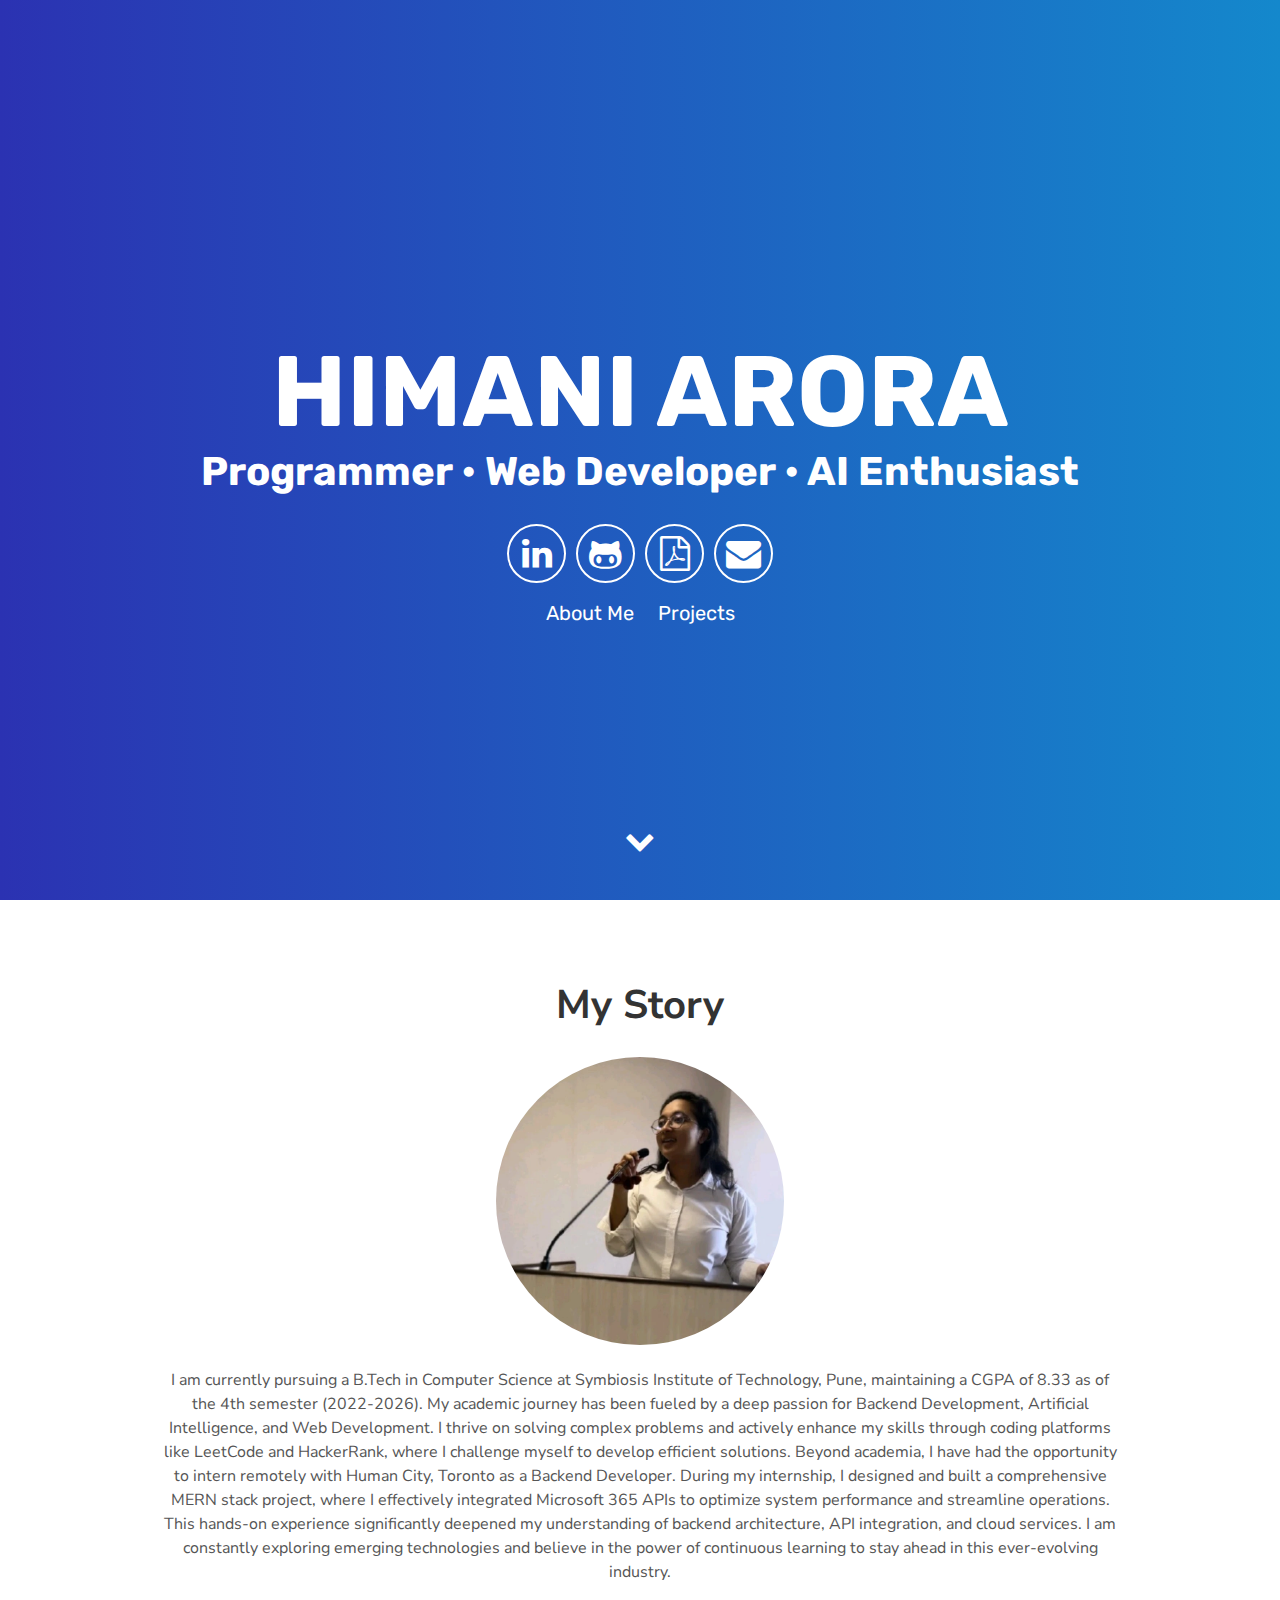
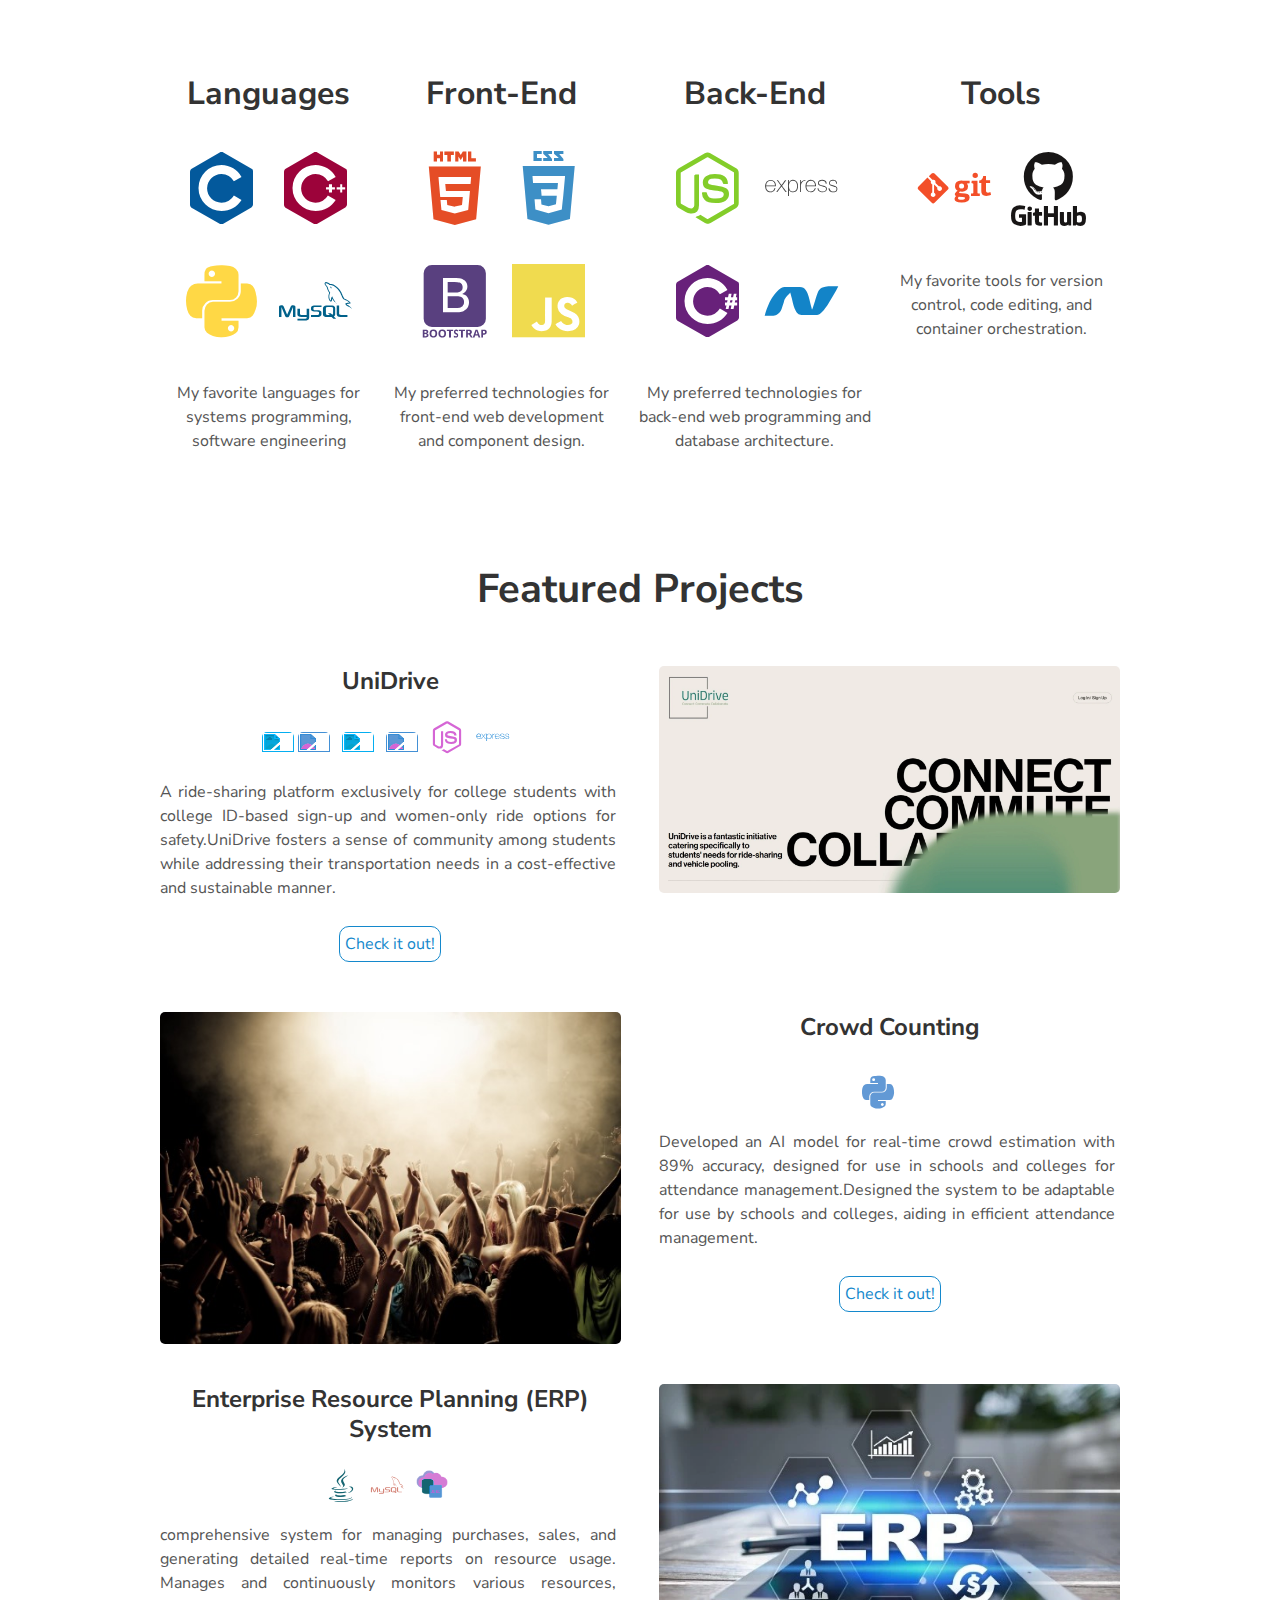
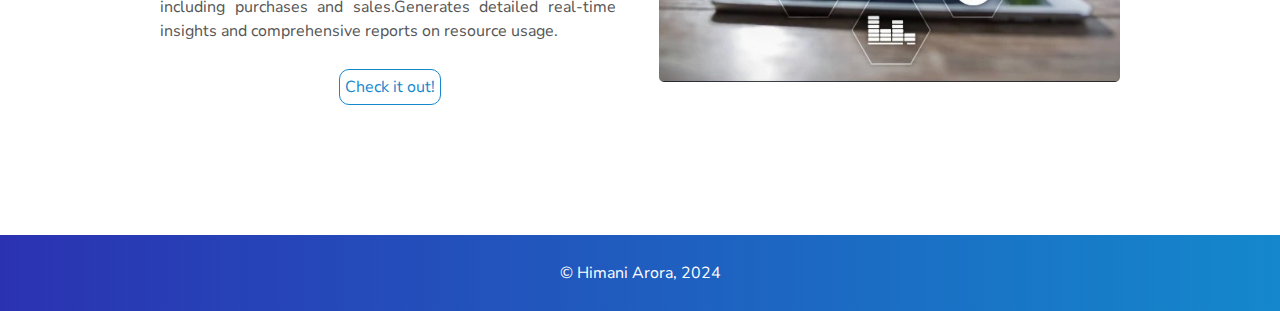
==== Himani Arora/My-Alternate-Portfolio-Website/index.html @ 7d9c15b5 "Add files via upload" ====
<!DOCTYPE html>
<html lang="en">

<head>
  <!-- Metadata of the Webpage -->
  <!-- Character-set Metadata -->
  <meta charset="utf-8" />
  <meta http-equiv="X-UA-Compatible" content="IE=edge" />
  <!-- Viewport Metadata -->
  <meta name="viewport" content="width=device-width, initial-scale=1" />
  <!-- Description Metadata-->
  <meta name="description"
    content="Portfolio Website , showcasing skills in backend development, AI, and web development." />
  <!-- Author Metadata -->
  <meta name="author" content="Himani Arora" />
  <!-- Keyword Metadata -->
  <meta name="keywords"
    content="Himani Arora, Symbiosis Institute of Technology, Backend Development, AI, Web Development, MongoDB, Node.js, Python, Java" />
  <!-- Webpage Logo -->
  <link rel="shortcut icon" href="./assets/img/favicon.ico" />
  <link rel="stylesheet" type='text/css' href="https://cdn.jsdelivr.net/gh/devicons/devicon@latest/devicon.min.css" />
  <!-- Webpage Title -->
  <title>Himani Arora | Portfolio</title>

  <!-- Import CSS: Main Stylesheet -->
  <link rel="stylesheet" href="./assets/css/main.css" />
</head>

<body>
  <div id="particles-js">
    <div class="header">
      <h1>
        <span class="site-title">HIMANI ARORA</span>
        <span class="site-description">Programmer • Web Developer • AI Enthusiast</span>
      </h1>
      <div class="header-icons">
        <a aria-label="My LinkedIn Profile" target="_blank" href="https://www.linkedin.com/in/himani-arora-183784253/">
          <i class="icon fa fa-linkedin" aria-hidden="true"></i>
        </a>
        <a aria-label="My Github Profile" target="_blank" href="https://github.com/himani080">
          <i class="icon fa fa-github-alt" aria-hidden="true"></i>
        </a>
        <a aria-label="My Résumé" target="_blank" href="https://himani-resume.tiiny.site/">
          <i class="icon fa fa fa-file-pdf-o" aria-hidden="true"></i>
        </a>
        <a aria-label="Send Email" href="mailto:arorahimani080@gmail.com" target="_blank"><i
            class="icon fa fa-envelope"></i></a>
      </div>
      <div class="header-links">
        <a class="link" href="#about" data-scroll>About Me</a>
        <a class="link" href="#projects" data-scroll>Projects</a>
      </div>
    </div>
    <a class="down" href="#about" data-scroll><i class="icon fa fa-chevron-down" aria-hidden="true"></i></a>
  </div>

  <!-- About Section -->
  <section id="about">
    <!-- User Introduction-->
    <div class="user-details">
      <h1>My Story</h1>
      <picture>
        <source type="image/webp" srcset="./assets/img/webp/Himani_Professional_Photos.webp" alt="Professional Me"
          width="30%" style="border-radius: 50%" />
        <img alt="Professional Photo of Himani Arora" src="./assets/img/jpg/Himani-Professional.jpeg"
          alt="Professional Me" width="30%" style="border-radius: 50%" />
      </picture>

      <p>
        I am currently pursuing a B.Tech in Computer Science at Symbiosis Institute of Technology, Pune, maintaining a
        CGPA of
        8.33 as of the 4th semester (2022-2026). My academic journey has been fueled by a deep passion for Backend
        Development, Artificial Intelligence, and Web Development. I thrive on solving complex problems and actively
        enhance
        my skills through coding platforms like LeetCode and HackerRank, where I challenge myself to develop efficient
        solutions.

        Beyond academia, I have had the opportunity to intern remotely with Human City, Toronto as a Backend Developer.
        During
        my internship, I designed and built a comprehensive MERN stack project, where I effectively integrated Microsoft
        365
        APIs to optimize system performance and streamline operations. This hands-on experience significantly deepened
        my
        understanding of backend architecture, API integration, and cloud services.

        I am constantly exploring emerging technologies and believe in the power of continuous learning to stay ahead in
        this
        ever-evolving industry.
      </p>
    </div>

    <!-- User Specifics -->
    <div class="user">
      <!-- Technology Stack #1: Languages -->
      <div class="tech">
        <h2>Languages</h2>
        <i class="devicon-c-plain-wordmark colored"></i>
        <i class="devicon-cplusplus-plain colored"></i>
        <i class="devicon-python-plain colored"></i>
        <i class="devicon-mysql-plain-wordmark colored"></i>


        <p>My favorite languages for systems programming, software engineering</p>
      </div>

      <!-- Technology Stack #2: Front-End -->
      <div class="tech">
        <h2>Front-End</h2>
        <i class="devicon-html5-plain-wordmark colored"></i>
        <i class="devicon-css3-plain-wordmark colored"></i>
        <i class="devicon-bootstrap-plain-wordmark colored"></i>
        <i class="devicon-javascript-plain colored"></i>
        <p>My preferred technologies for front-end web development and component design.</p>
      </div>

      <!-- Technology Stack #3: Back-End -->
      <div class="tech">
        <h2>Back-End</h2>
        <i class="devicon-nodejs-plain colored"></i>
        <i class="devicon-express-original-wordmark colored"></i>
        <i class="devicon-csharp-plain colored"></i>
        <i class="devicon-dot-net-plain colored"></i>

        <p>My preferred technologies for back-end web programming and database architecture.</p>
      </div>

      <!-- Technology Stack #4: Tools -->
      <div class="tech">
        <h2>Tools</h2>
        <i class="devicon-git-plain-wordmark colored"></i>
        <i class="devicon-github-original-wordmark colored"></i>
        <i class="devicon-azuredevops-plain colored"></i>
        <i class="devicon-vscode-plain-wordmark colored"></i>
        <p>My favorite tools for version control, code editing, and container orchestration.</p>
      </div>
    </div>
  </section>


  <!-- Projects Section -->
  <section id="projects">
    <div class="user-details">
      <h1>Featured Projects</h1>
    </div>

    <!-- User Project #1: UniDrive -->
    <div class="user-projects">
      <div class="images-right">
        <picture>
          <source type="image/webp" srcset="./assets/img/webp/UniDrive.webp" alt="COVID-19 Tracker App" />
          <img alt="UniDrive" src="./assets/img/jpg/UniDrive.jpeg" />
        </picture>
      </div>
      <div class="contents" style="text-align: center">
        <h3>UniDrive</h3>
        <div>

          <img height="32" width="32" src="https://unpkg.com/simple-icons@3.4.0/icons/html5.svg"
            style="filter: invert(73%) sepia(74%) saturate(1552%) hue-rotate(169deg) brightness(109%) contrast(97%)" />
          <img height="32" width="32" src="https://unpkg.com/simple-icons@3.4.0/icons/css3.svg"
            style="filter: invert(33%) sepia(29%) saturate(3844%) hue-rotate(184deg) brightness(90%) contrast(84%)" />
          &nbsp;
          <img height="32" width="32" src="https://unpkg.com/simple-icons@3.4.0/icons/javascript.svg"
            style="filter: invert(73%) sepia(74%) saturate(1552%) hue-rotate(169deg) brightness(109%) contrast(97%)" />
          &nbsp;
          <img height="32" width="32" src="https://unpkg.com/simple-icons@3.4.0/icons/mongodb.svg"
            style="filter: invert(33%) sepia(29%) saturate(3844%) hue-rotate(184deg) brightness(90%) contrast(84%)" />
          &nbsp;
          <i height="52" width="52" class="devicon-nodejs-plain colored"
            style="filter: invert(33%) sepia(29%) saturate(3844%) hue-rotate(184deg) brightness(90%) contrast(84%); font-size: 34px;"></i>
          &nbsp;

          <i height="52" width="52" class="devicon-express-original-wordmark colored"
            style="filter: invert(33%) sepia(29%) saturate(3844%) hue-rotate(184deg) brightness(90%) contrast(84%); font-size: 34px;"></i>
          &nbsp;



          <p style="text-align: justify">
            A ride-sharing platform exclusively for college students with college ID-based sign-up and women-only ride
            options for
            safety.UniDrive fosters a sense of community among students while addressing their transportation needs in a
            cost-effective and
            sustainable manner.
          </p>

          <a class="project-link" target="_blank" href="https://mhfinal.onrender.com/">
            Check it out!
          </a>
        </div>
      </div>
    </div>


    <!-- Project 2: Crowd Counting -->
    <div class="user-projects">
      <div class="images-left">
        <picture>
          <source type="image/webp" srcset="./assets/img/webp/Crowd Counting.webp" alt="Crowd Counting" />
          <img alt="Crowd Counting" src="./assets/img/jpg/Crowd Counting.jpeg" />
        </picture>
      </div>
      <div class="contents-right" style="text-align: center">
        <h3>Crowd Counting</h3>

        <i height="52" width="52" class="devicon-python-plain colored"
          style="filter: invert(33%) sepia(29%) saturate(3844%) hue-rotate(184deg) brightness(90%) contrast(84%); font-size: 34px;"></i>
        &nbsp;

        <i height="52" width="52" class="devicon-opencv-plain-wordmark colored"
          style="filter: invert(33%) sepia(29%) saturate(3844%) hue-rotate(184deg) brightness(90%) contrast(84%); font-size: 34px;"></i>
        &nbsp;

        <i height="52" width="52" class="devicon-tensorflow-original-wordmark colored"
          style="filter: invert(33%) sepia(29%) saturate(3844%) hue-rotate(184deg) brightness(90%) contrast(84%); font-size: 44px;"></i>
        &nbsp;



        <p style="text-align: justify">
          Developed an AI model for real-time crowd estimation with 89% accuracy, designed for use in schools and
          colleges for
          attendance management.Designed the system to be adaptable for use by schools and colleges, aiding in efficient
          attendance management.
        </p>
        <a class="project-link" target="_blank" href="https://github.com/himani080/Crowd-Counting">Check it
          out!</a>
      </div>
    </div>


    <!-- Use Project #3: Valuto: ERPERP System -->
    <div class="user-projects">
      <div class="images-right">
        <picture>
          <source type="image/webp" srcset="./assets/img/webp/ERP.webp" alt="ERP System" />
          <img alt="Valuto: ERP System src=" ./assets/img/jpg/ERP.jpeg" />
        </picture>
      </div>
      <div class="contents" style="text-align: center">
        <h3>Enterprise Resource Planning (ERP) System </h3>


        <i height="52" width="52" class="devicon-java-plain colored"
          style="filter: invert(33%) sepia(29%) saturate(3844%) hue-rotate(184deg) brightness(90%) contrast(84%); font-size: 34px;"></i>
        &nbsp;

        <i height="52" width="52" class="devicon-mysql-plain-wordmark colored"
          style="filter: invert(33%) sepia(29%) saturate(3844%) hue-rotate(184deg) brightness(90%) contrast(84%); font-size: 34px;"></i>
        &nbsp;

        <img height="32" width="32" src="./assets/img/jpg/jdbc-with-MySQL-DataBase-New System Technology.png"
          style="filter: invert(33%) sepia(29%) saturate(3844%) hue-rotate(184deg) brightness(90%) contrast(84%)" />
        &nbsp;

        <p style="text-align: justify">
          comprehensive system for managing purchases, sales, and generating detailed real-time reports on resource
          usage.
          Manages and continuously monitors various resources, including purchases and sales.Generates detailed
          real-time insights and comprehensive reports on resource usage.
        </p>
        <a class="project-link" target="_blank" href="https://github.com/himanshuchopade97/ERP">
          Check it out!
        </a>
      </div>
    </div>



  </section>

  <footer class="footer">
    <p>&copy; Himani Arora, 2024</p>
  </footer>

  <!-- Import JS: Particles Theme -->
  <script src="https://cdn.jsdelivr.net/particles.js/2.0.0/particles.min.js"></script>
  <!-- Import JS: Sweet Scroll -->
  <script src="./assets/js/sweet-scroll.min.js"></script>
  <!-- Import JS: Google Analytics -->
  <script src="./assets/js/google-analytics.js"></script>
  <!-- Import JS: Main Script -->
  <script src="./assets/js/main.js"></script>
</body>

</html>
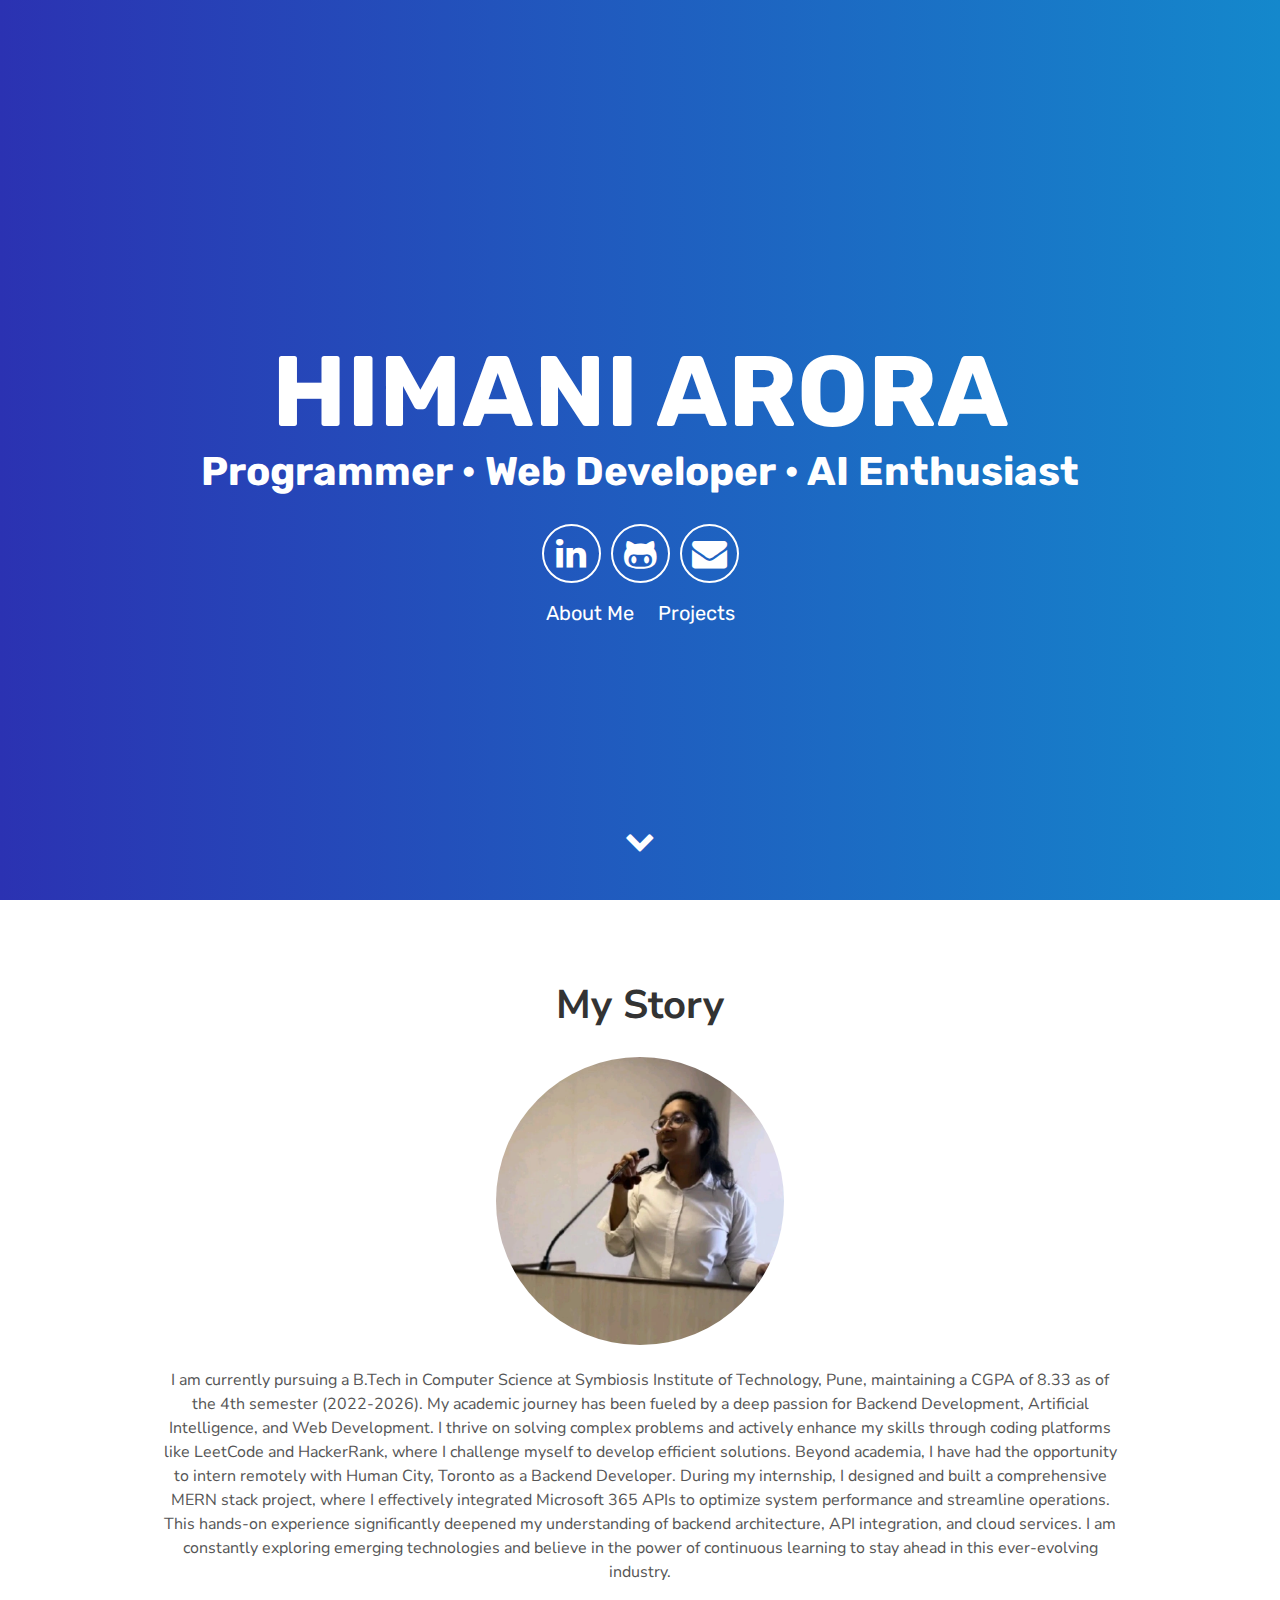
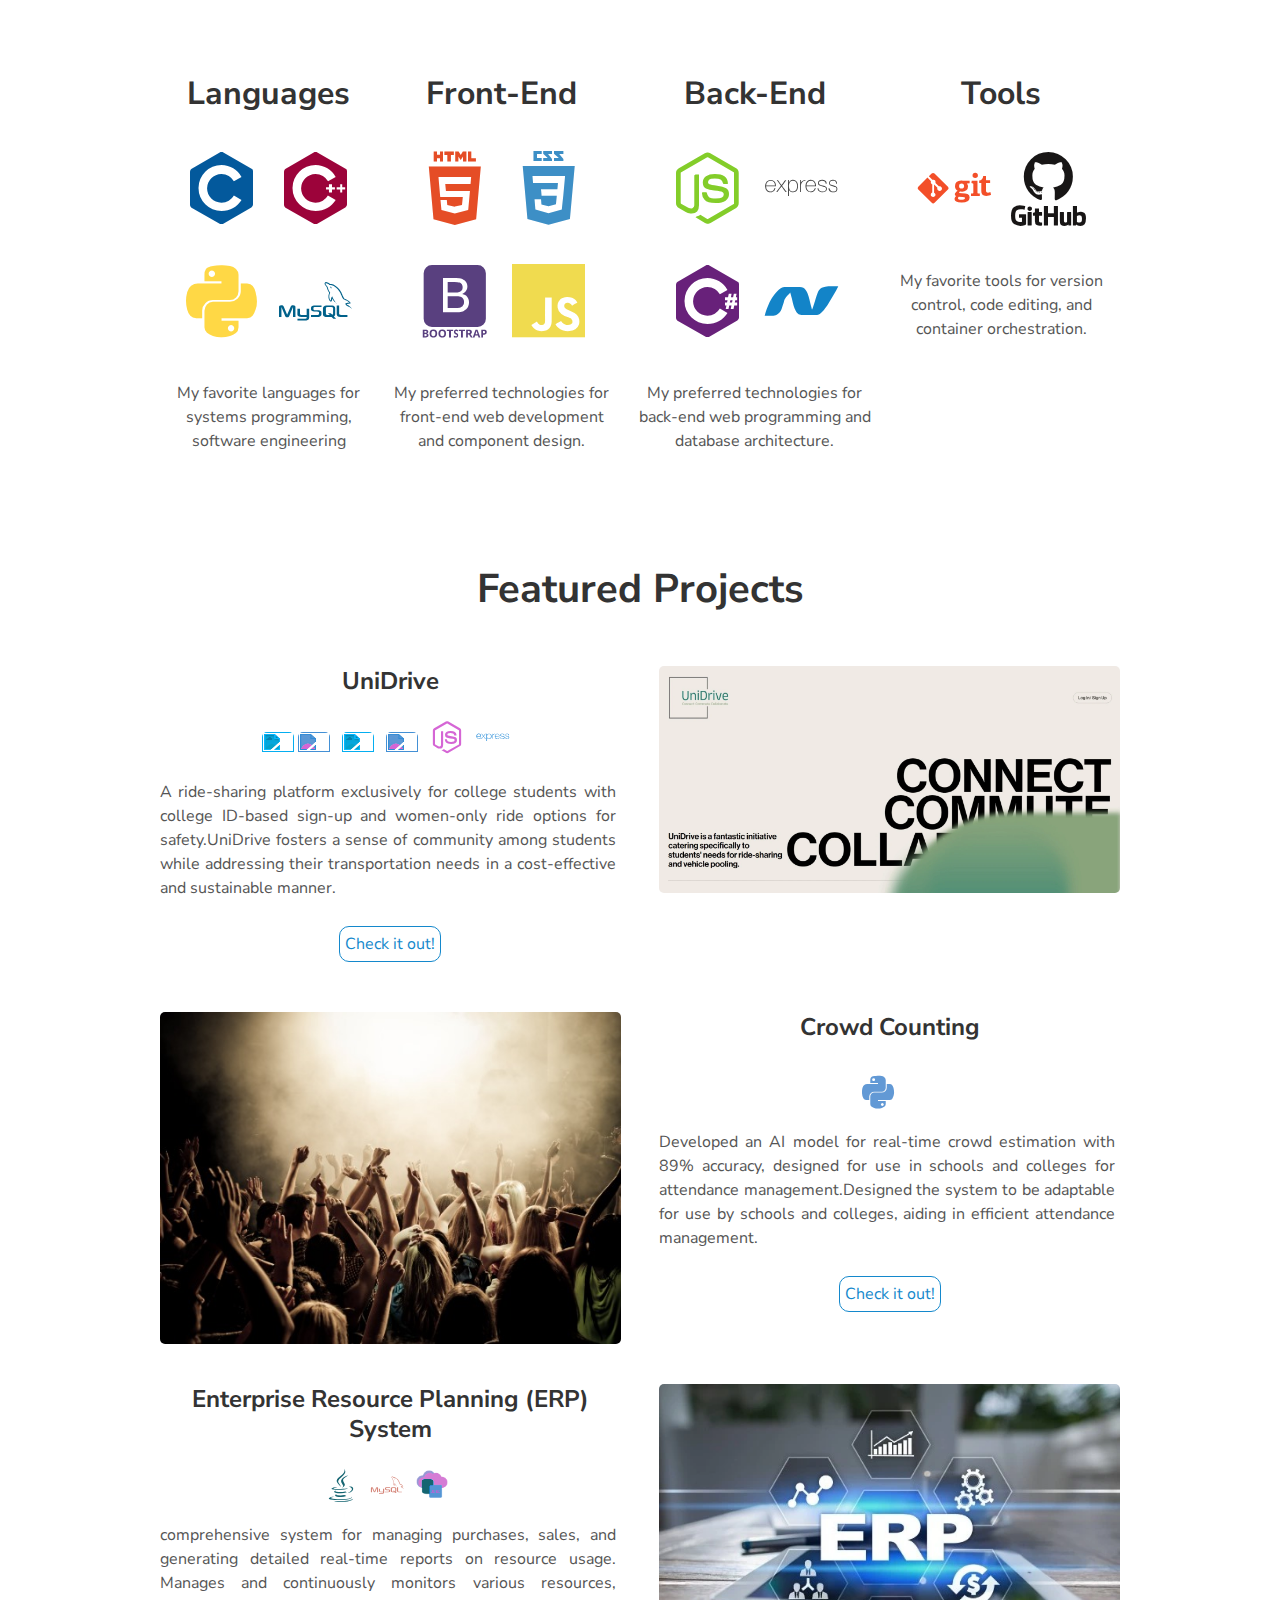
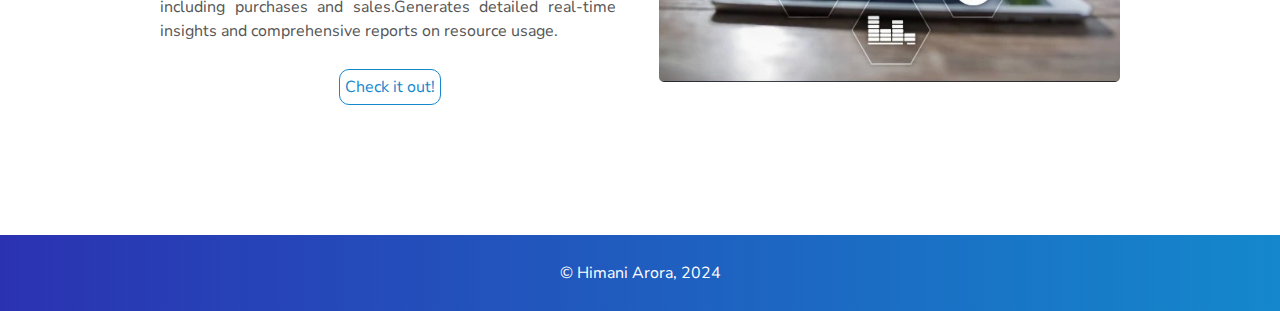
==== commit bd0f5976: "updated r." ====
--- a/Himani Arora/My-Alternate-Portfolio-Website/index.html
+++ b/Himani Arora/My-Alternate-Portfolio-Website/index.html
@@ -40,9 +40,9 @@
         <a aria-label="My Github Profile" target="_blank" href="https://github.com/himani080">
           <i class="icon fa fa-github-alt" aria-hidden="true"></i>
         </a>
-        <a aria-label="My Résumé" target="_blank" href="https://himani-resume.tiiny.site/">
+        <!-- <a aria-label="My Résumé" target="_blank" href="https://drive.google.com/file/d/1CHkZOzU9E5D7E1rwRVS0MboZrhUyK1ai/view?usp=drive_link">
           <i class="icon fa fa fa-file-pdf-o" aria-hidden="true"></i>
-        </a>
+        </a> -->
         <a aria-label="Send Email" href="mailto:arorahimani080@gmail.com" target="_blank"><i
             class="icon fa fa-envelope"></i></a>
       </div>
